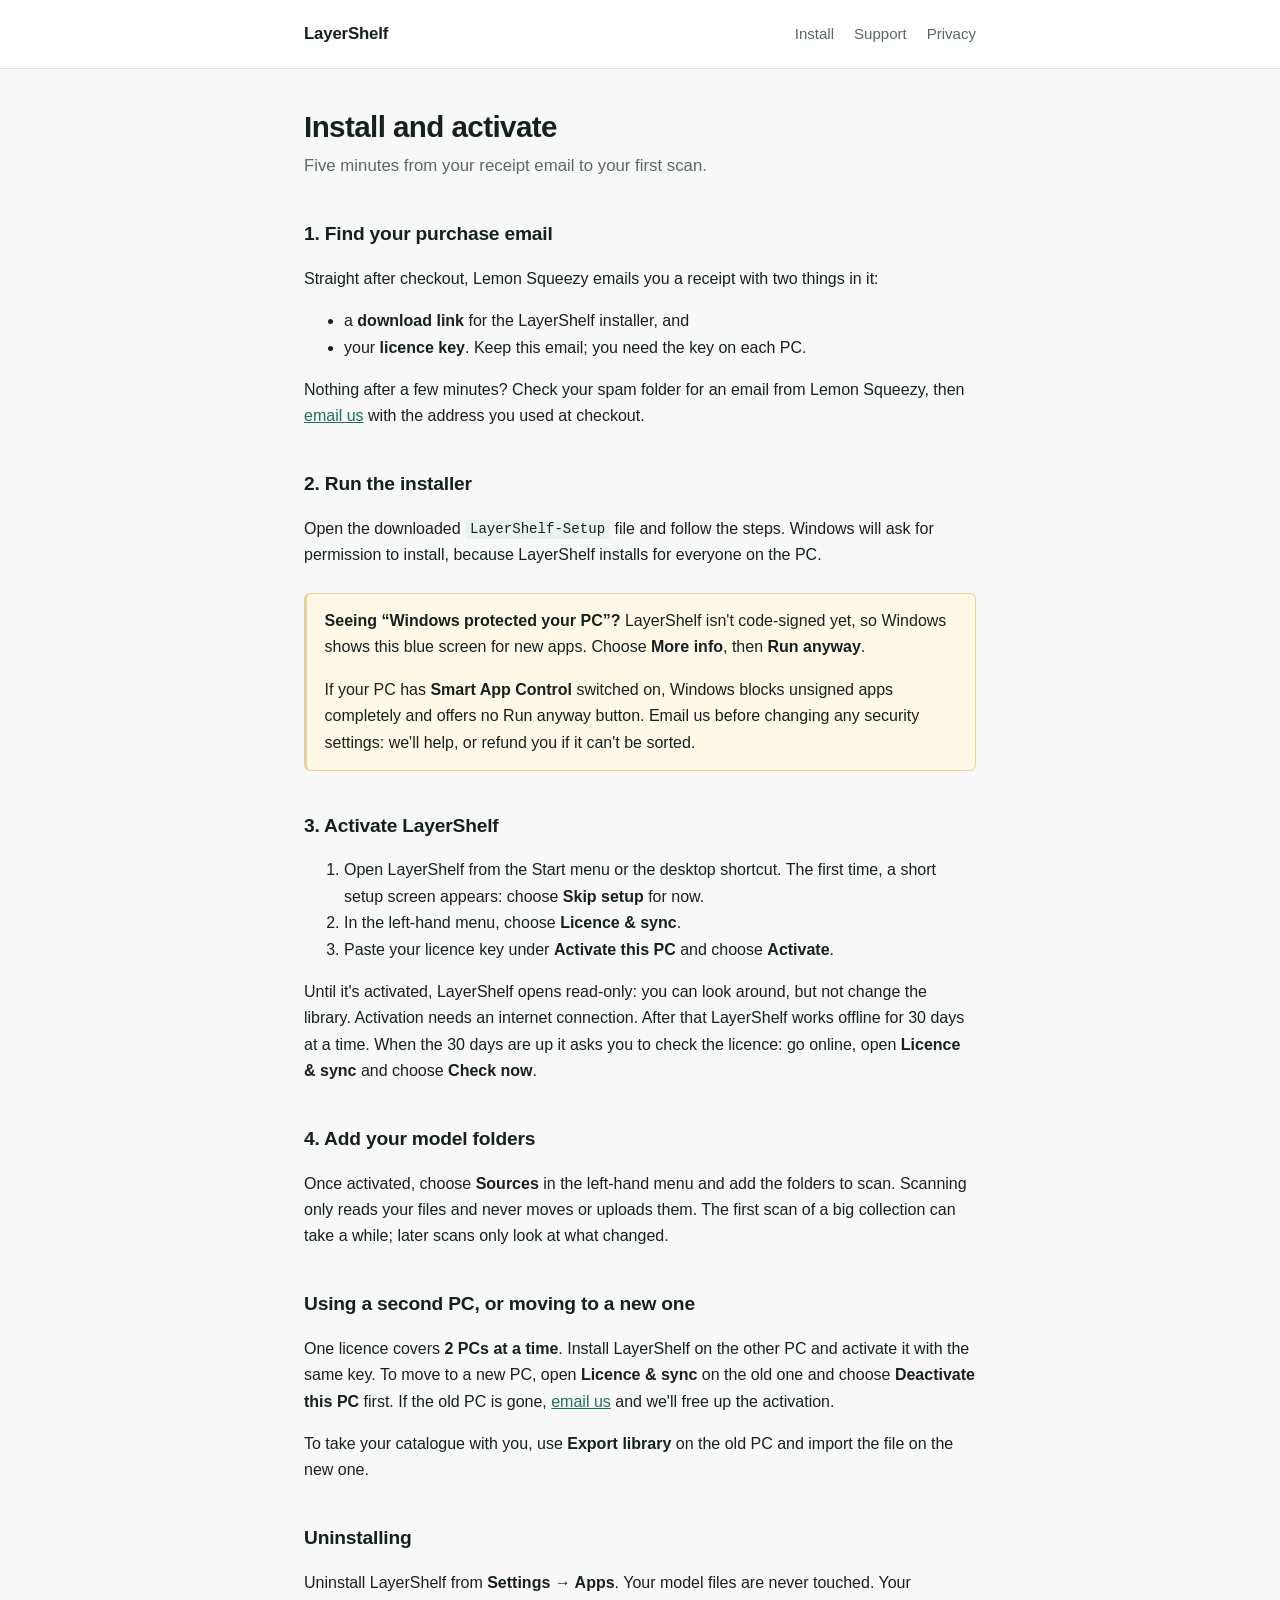
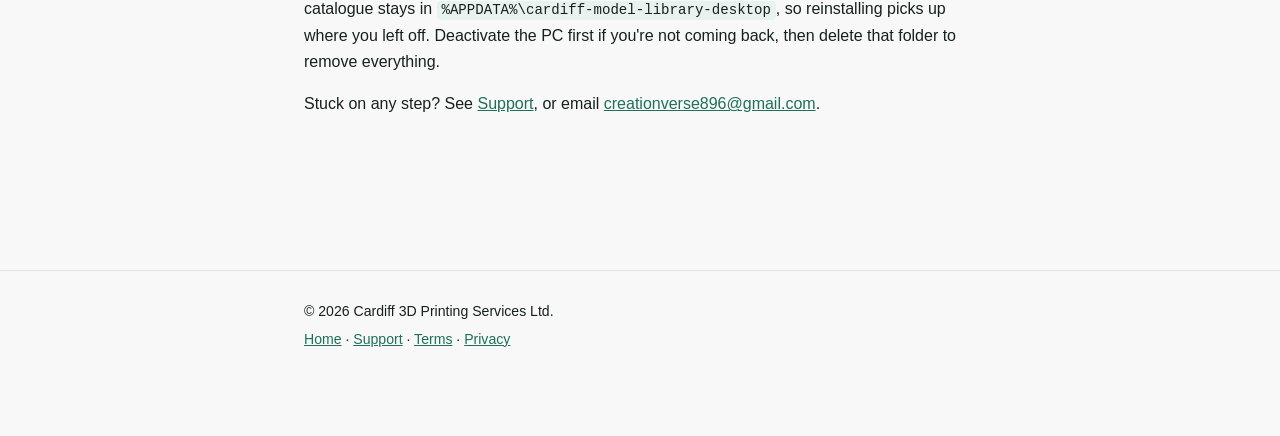
==== install.html @ fb9d196c "Launch site for selling LayerShelf through Lemon Squeezy - Landing page redesign with screenshots, f" ====
<!DOCTYPE html>
<html lang="en-GB">
<head>
<meta charset="utf-8">
<meta name="viewport" content="width=device-width, initial-scale=1">
<title>Install and Activate — LayerShelf</title>
<meta name="description" content="How to download, install and activate LayerShelf for Windows, including the Windows SmartScreen warning and moving to a new PC.">
<link rel="icon" href="images/favicon-32.png" type="image/png">
<link rel="stylesheet" href="styles.css">
</head>
<body>
<header class="site">
  <div class="wrap">
    <a class="brand" href="index.html">LayerShelf</a>
    <nav>
      <a href="install.html">Install</a>
      <a href="support.html">Support</a>
      <a href="privacy.html">Privacy</a>
    </nav>
  </div>
</header>

<main class="wrap">
  <h1>Install and activate</h1>
  <p class="lede">Five minutes from your receipt email to your first scan.</p>

  <h2>1. Find your purchase email</h2>
  <p>Straight after checkout, Lemon Squeezy emails you a receipt with two things in it:</p>
  <ul>
    <li>a <strong>download link</strong> for the LayerShelf installer, and</li>
    <li>your <strong>licence key</strong>. Keep this email; you need the key on each PC.</li>
  </ul>
  <p>Nothing after a few minutes? Check your spam folder for an email from Lemon Squeezy, then
    <a href="mailto:creationverse896@gmail.com">email us</a> with the address you used at checkout.</p>

  <h2>2. Run the installer</h2>
  <p>Open the downloaded <code>LayerShelf-Setup</code> file and follow the steps. Windows will ask for permission to
    install, because LayerShelf installs for everyone on the PC.</p>
  <div class="callout todo">
    <p><strong>Seeing “Windows protected your PC”?</strong> LayerShelf isn't code-signed yet, so Windows shows this
      blue screen for new apps. Choose <strong>More info</strong>, then <strong>Run anyway</strong>.</p>
    <p>If your PC has <strong>Smart App Control</strong> switched on, Windows blocks unsigned apps completely and
      offers no Run anyway button. Email us before changing any security settings: we'll help, or refund you if
      it can't be sorted.</p>
  </div>

  <h2>3. Activate LayerShelf</h2>
  <ol>
    <li>Open LayerShelf from the Start menu or the desktop shortcut. The first time, a short setup screen
      appears: choose <strong>Skip setup</strong> for now.</li>
    <li>In the left-hand menu, choose <strong>Licence &amp; sync</strong>.</li>
    <li>Paste your licence key under <strong>Activate this PC</strong> and choose <strong>Activate</strong>.</li>
  </ol>
  <p>Until it's activated, LayerShelf opens read-only: you can look around, but not change the library.
    Activation needs an internet connection. After that LayerShelf works offline for 30 days at a time. When the
    30 days are up it asks you to check the licence: go online, open <strong>Licence &amp; sync</strong> and choose
    <strong>Check now</strong>.</p>

  <h2>4. Add your model folders</h2>
  <p>Once activated, choose <strong>Sources</strong> in the left-hand menu and add the folders to scan. Scanning only reads your files and never moves or uploads
    them. The first scan of a big collection can take a while; later scans only look at what changed.</p>

  <h2>Using a second PC, or moving to a new one</h2>
  <p>One licence covers <strong>2 PCs at a time</strong>. Install LayerShelf on the other PC and activate it with
    the same key. To move to a new PC, open <strong>Licence &amp; sync</strong> on the old one and choose
    <strong>Deactivate this PC</strong> first. If the old PC is gone, <a href="mailto:creationverse896@gmail.com">email us</a>
    and we'll free up the activation.</p>
  <p>To take your catalogue with you, use <strong>Export library</strong> on the old PC and import the file on the
    new one.</p>

  <h2>Uninstalling</h2>
  <p>Uninstall LayerShelf from <strong>Settings → Apps</strong>. Your model files are never touched. Your
    catalogue stays in <code>%APPDATA%\cardiff-model-library-desktop</code>, so reinstalling picks up where you
    left off. Deactivate the PC first if you're not coming back, then delete that folder to remove everything.</p>

  <p>Stuck on any step? See <a href="support.html">Support</a>, or email
    <a href="mailto:creationverse896@gmail.com">creationverse896@gmail.com</a>.</p>
</main>

<footer class="site">
  <div class="wrap">
    <p>© 2026 Cardiff 3D Printing Services Ltd.</p>
    <p><a href="index.html">Home</a> · <a href="support.html">Support</a> · <a href="terms.html">Terms</a> ·
      <a href="privacy.html">Privacy</a></p>
  </div>
</footer>
</body>
</html>
---- styles.css ----
/* Shared styling for the LayerShelf public pages. Self-contained: no external
   fonts or scripts, so the pages work on any static host and keep loading if a
   CDN is blocked. */
:root {
  --bg: #f7f8f7;
  --surface: #ffffff;
  --text: #16211f;
  --muted: #5a6866;
  --line: #dfe4e2;
  --accent: #1f6f5c;
  --on-accent: #ffffff;
  --accent-soft: #e8f2ef;
  --warn-bg: #fff8e6;
  --warn-line: #e6d29a;
}
@media (prefers-color-scheme: dark) {
  :root:not([data-theme="light"]) {
    --bg: #0f1719;
    --surface: #16211f;
    --text: #e8efec;
    --muted: #9bada9;
    --line: #253330;
    --accent: #5fbfa3;
    --on-accent: #0f1719;
    --accent-soft: #142823;
    --warn-bg: #241f10;
    --warn-line: #4d4326;
  }
}
:root[data-theme="dark"] {
  --bg: #0f1719;
  --surface: #16211f;
  --text: #e8efec;
  --muted: #9bada9;
  --line: #253330;
  --accent: #5fbfa3;
  --on-accent: #0f1719;
  --accent-soft: #142823;
  --warn-bg: #241f10;
  --warn-line: #4d4326;
}

* { box-sizing: border-box; }
html { -webkit-text-size-adjust: 100%; }
body {
  margin: 0;
  background: var(--bg);
  color: var(--text);
  font: 16px/1.65 -apple-system, BlinkMacSystemFont, "Segoe UI", Roboto, Helvetica, Arial, sans-serif;
}
.wrap { max-width: 44rem; margin: 0 auto; padding: 0 16px 5rem; }

header.site {
  border-bottom: 1px solid var(--line);
  background: var(--surface);
  margin-bottom: 2.5rem;
}
header.site .wrap { padding-top: 1.25rem; padding-bottom: 1.25rem; display: flex; gap: 1rem; align-items: baseline; flex-wrap: wrap; }
header.site a.brand { font-weight: 650; color: var(--text); text-decoration: none; font-size: 1.05rem; letter-spacing: -0.01em; }
header.site nav { margin-left: auto; display: flex; gap: 1.25rem; }
header.site nav a { color: var(--muted); text-decoration: none; font-size: 0.94rem; }
header.site nav a:hover, header.site nav a:focus { color: var(--accent); text-decoration: underline; }

h1 { font-size: 1.85rem; line-height: 1.25; letter-spacing: -0.02em; margin: 0 0 0.4rem; }
h2 { font-size: 1.2rem; margin: 2.4rem 0 0.6rem; letter-spacing: -0.01em; }
h3 { font-size: 1rem; margin: 1.6rem 0 0.4rem; }
p, li { color: var(--text); }
a { color: var(--accent); }
.lede { color: var(--muted); font-size: 1.05rem; margin-top: 0; }
.updated { color: var(--muted); font-size: 0.88rem; margin: 0 0 2rem; }

table { border-collapse: collapse; width: 100%; margin: 1rem 0; font-size: 0.94rem; display: block; overflow-x: auto; }
th, td { text-align: left; padding: 0.55rem 0.7rem; border-bottom: 1px solid var(--line); vertical-align: top; }
th { color: var(--muted); font-weight: 600; white-space: nowrap; }
code { background: var(--accent-soft); padding: 0.1em 0.35em; border-radius: 4px; font-size: 0.88em; font-family: ui-monospace, "Cascadia Mono", Consolas, monospace; word-break: break-word; }

.callout {
  background: var(--surface);
  border: 1px solid var(--line);
  border-left: 3px solid var(--accent);
  border-radius: 6px;
  padding: 0.9rem 1.1rem;
  margin: 1.5rem 0;
}
.callout p:first-child { margin-top: 0; }
.callout p:last-child { margin-bottom: 0; }
.todo { background: var(--warn-bg); border: 1px solid var(--warn-line); border-left-width: 3px; }

footer.site { border-top: 1px solid var(--line); margin-top: 3.5rem; padding-top: 1.5rem; color: var(--muted); font-size: 0.88rem; }
footer.site p { margin: 0.3rem 0; }

/* Landing page */
.wrap.wide { max-width: 72rem; }
header.site a.brand { display: inline-flex; align-items: center; gap: 0.5rem; }
header.site a.brand img { border-radius: 6px; }
.landing main > section { padding-bottom: 0; }
.eyebrow { color: var(--accent); font-size: 0.78rem; font-weight: 650; letter-spacing: 0.08em; text-transform: uppercase; margin: 0 0 0.6rem; }
.hero { display: grid; gap: 2.5rem; padding-top: 1rem; }
.hero h1 { font-size: clamp(2rem, 4.2vw, 3.1rem); line-height: 1.1; letter-spacing: -0.03em; margin-bottom: 1rem; max-width: 18ch; }
.hero .lede { font-size: 1.12rem; max-width: 40rem; }
.cta-row { display: flex; flex-wrap: wrap; gap: 0.75rem; margin: 1.6rem 0 0.8rem; }
.button { display: inline-block; padding: 0.7rem 1.15rem; border-radius: 8px; border: 1px solid var(--line); background: var(--surface); color: var(--text); font-weight: 600; text-decoration: none; }
.button:hover, .button:focus-visible { border-color: var(--accent); }
.button.primary { background: var(--accent); border-color: var(--accent); color: var(--on-accent); }
.button.primary:hover, .button.primary:focus-visible { filter: brightness(1.08); }
.button.big { padding: 0.9rem 1.4rem; font-size: 1.05rem; margin-top: 0.4rem; }
.fine { color: var(--muted); font-size: 0.86rem; }
.shot { margin: 0; border-radius: 12px; overflow: hidden; border: 1px solid var(--line); background: var(--surface); box-shadow: 0 18px 50px -24px rgba(16, 33, 31, 0.45); }
.shot img { display: block; width: 100%; height: auto; }
.feature { display: grid; gap: 1.5rem 3rem; align-items: center; margin-top: 5rem; }
.feature h2, .section-title { font-size: clamp(1.35rem, 2.4vw, 1.75rem); line-height: 1.25; letter-spacing: -0.02em; margin: 0 0 0.8rem; }
.section-title { margin-top: 5rem; }
.grid { display: grid; gap: 1rem; grid-template-columns: repeat(auto-fit, minmax(15rem, 1fr)); margin-top: 1.4rem; }
.card { background: var(--surface); border: 1px solid var(--line); border-radius: 10px; padding: 1.1rem 1.2rem; }
.card h3 { margin: 0 0 0.35rem; }
.card p { margin: 0; color: var(--muted); font-size: 0.94rem; }
kbd { font: 0.8em ui-monospace, "Cascadia Mono", Consolas, monospace; border: 1px solid var(--line); border-bottom-width: 2px; border-radius: 4px; padding: 0 0.3em; background: var(--bg); }
.formats { color: var(--muted); font-size: 0.92rem; margin-top: 1.4rem; }
.price-card { display: grid; gap: 2rem; margin-top: 5rem; background: var(--surface); border: 1px solid var(--line); border-radius: 14px; padding: 2rem; }
.price { font-size: 3rem; font-weight: 700; letter-spacing: -0.03em; margin: 0.2rem 0 0.8rem; line-height: 1; }
.price span { font-size: 1rem; font-weight: 500; color: var(--muted); letter-spacing: 0; }
.launch { display: inline-block; margin: 0 0 1rem; padding: 0.3rem 0.7rem; border-radius: 999px; background: var(--accent-soft); color: var(--accent); font-size: 0.9rem; font-weight: 600; }
.ticks { list-style: none; padding: 0; margin: 0 0 1rem; }
.ticks li { padding-left: 1.6rem; position: relative; margin: 0.35rem 0; }
.ticks li::before { content: "✓"; position: absolute; left: 0; color: var(--accent); font-weight: 700; }
.note { background: var(--warn-bg); border: 1px solid var(--warn-line); border-radius: 10px; padding: 1.1rem 1.3rem; }
.note h3 { margin-top: 0; }
.note p { font-size: 0.94rem; }
.faq details { border-bottom: 1px solid var(--line); padding: 0.9rem 0; }
.faq summary { cursor: pointer; font-weight: 600; }
.faq details p { margin: 0.6rem 0 0; color: var(--muted); }

@media (min-width: 900px) {
  .hero { grid-template-columns: minmax(0, 0.9fr) minmax(0, 1.1fr); align-items: center; padding-top: 2rem; }
  .feature { grid-template-columns: minmax(0, 0.8fr) minmax(0, 1.2fr); }
  .feature.flip .feature-copy { order: 2; }
  .price-card { grid-template-columns: 1fr 1fr; padding: 2.5rem; }
  .grid { grid-template-columns: repeat(3, minmax(0, 1fr)); }
}
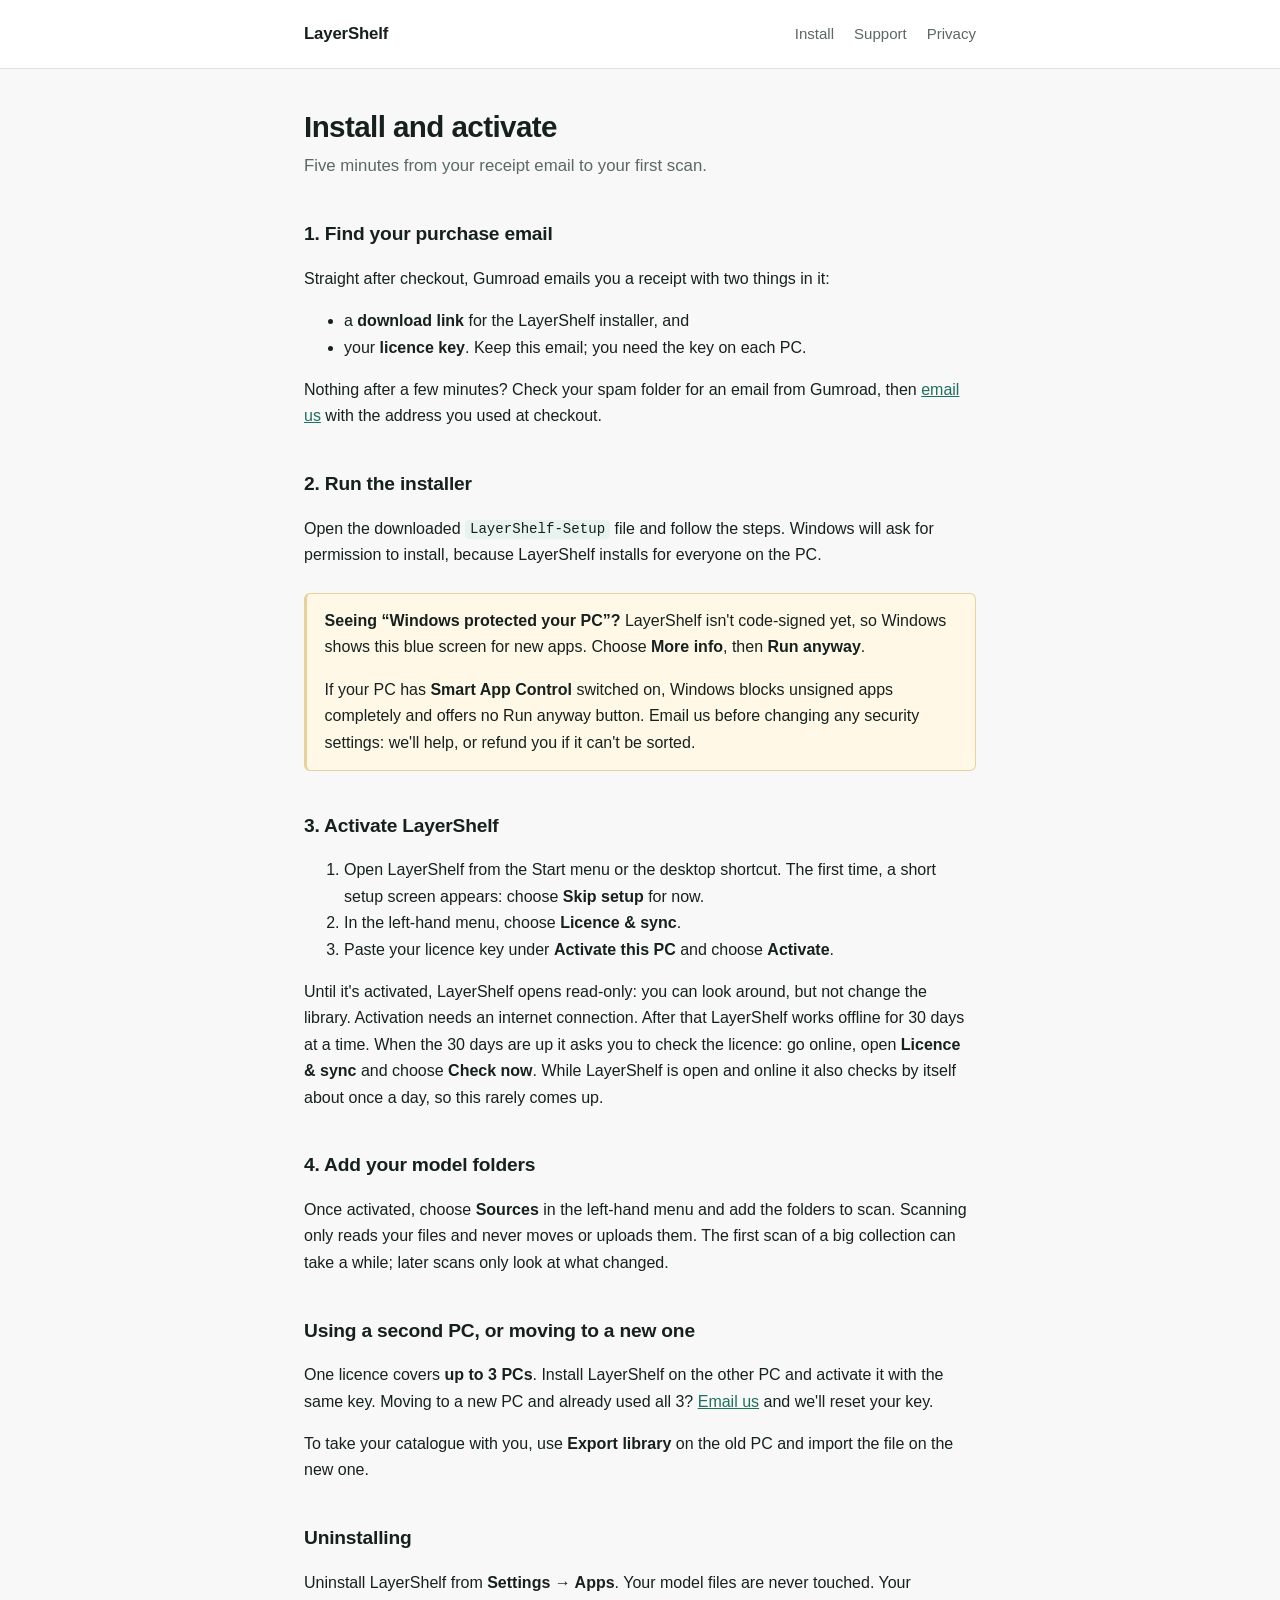
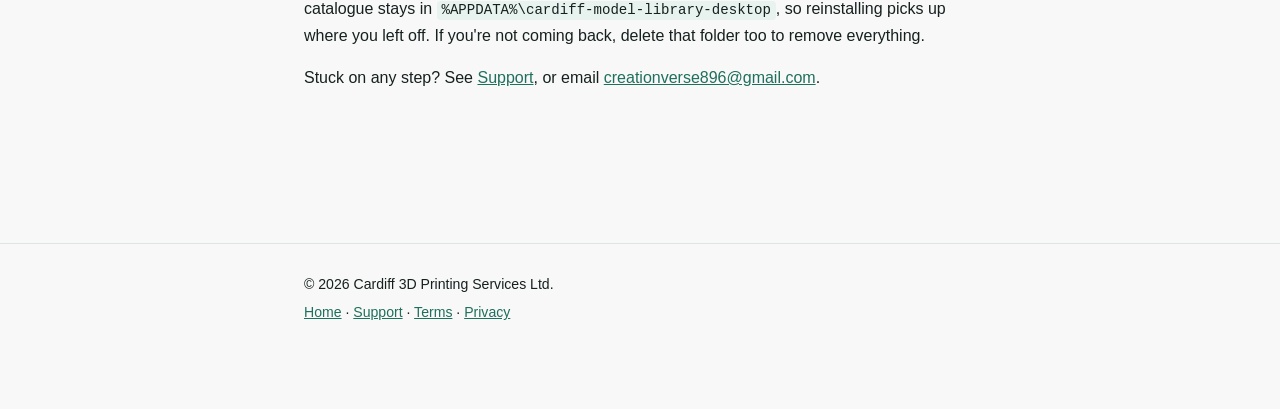
==== commit 6e46c27b: "Sell LayerShelf through Gumroad instead of Lemon Squeezy Lemon Squeezy stopped accepting new stores," ====
--- a/install.html
+++ b/install.html
@@ -25,12 +25,12 @@
   <p class="lede">Five minutes from your receipt email to your first scan.</p>
 
   <h2>1. Find your purchase email</h2>
-  <p>Straight after checkout, Lemon Squeezy emails you a receipt with two things in it:</p>
+  <p>Straight after checkout, Gumroad emails you a receipt with two things in it:</p>
   <ul>
     <li>a <strong>download link</strong> for the LayerShelf installer, and</li>
     <li>your <strong>licence key</strong>. Keep this email; you need the key on each PC.</li>
   </ul>
-  <p>Nothing after a few minutes? Check your spam folder for an email from Lemon Squeezy, then
+  <p>Nothing after a few minutes? Check your spam folder for an email from Gumroad, then
     <a href="mailto:creationverse896@gmail.com">email us</a> with the address you used at checkout.</p>
 
   <h2>2. Run the installer</h2>
@@ -54,24 +54,24 @@
   <p>Until it's activated, LayerShelf opens read-only: you can look around, but not change the library.
     Activation needs an internet connection. After that LayerShelf works offline for 30 days at a time. When the
     30 days are up it asks you to check the licence: go online, open <strong>Licence &amp; sync</strong> and choose
-    <strong>Check now</strong>.</p>
+    <strong>Check now</strong>. While LayerShelf is open and online it also checks by itself about once a day, so
+    this rarely comes up.</p>
 
   <h2>4. Add your model folders</h2>
   <p>Once activated, choose <strong>Sources</strong> in the left-hand menu and add the folders to scan. Scanning only reads your files and never moves or uploads
     them. The first scan of a big collection can take a while; later scans only look at what changed.</p>
 
   <h2>Using a second PC, or moving to a new one</h2>
-  <p>One licence covers <strong>2 PCs at a time</strong>. Install LayerShelf on the other PC and activate it with
-    the same key. To move to a new PC, open <strong>Licence &amp; sync</strong> on the old one and choose
-    <strong>Deactivate this PC</strong> first. If the old PC is gone, <a href="mailto:creationverse896@gmail.com">email us</a>
-    and we'll free up the activation.</p>
+  <p>One licence covers <strong>up to 3 PCs</strong>. Install LayerShelf on the other PC and activate it with
+    the same key. Moving to a new PC and already used all 3? <a href="mailto:creationverse896@gmail.com">Email us</a>
+    and we'll reset your key.</p>
   <p>To take your catalogue with you, use <strong>Export library</strong> on the old PC and import the file on the
     new one.</p>
 
   <h2>Uninstalling</h2>
   <p>Uninstall LayerShelf from <strong>Settings → Apps</strong>. Your model files are never touched. Your
     catalogue stays in <code>%APPDATA%\cardiff-model-library-desktop</code>, so reinstalling picks up where you
-    left off. Deactivate the PC first if you're not coming back, then delete that folder to remove everything.</p>
+    left off. If you're not coming back, delete that folder too to remove everything.</p>
 
   <p>Stuck on any step? See <a href="support.html">Support</a>, or email
     <a href="mailto:creationverse896@gmail.com">creationverse896@gmail.com</a>.</p>
